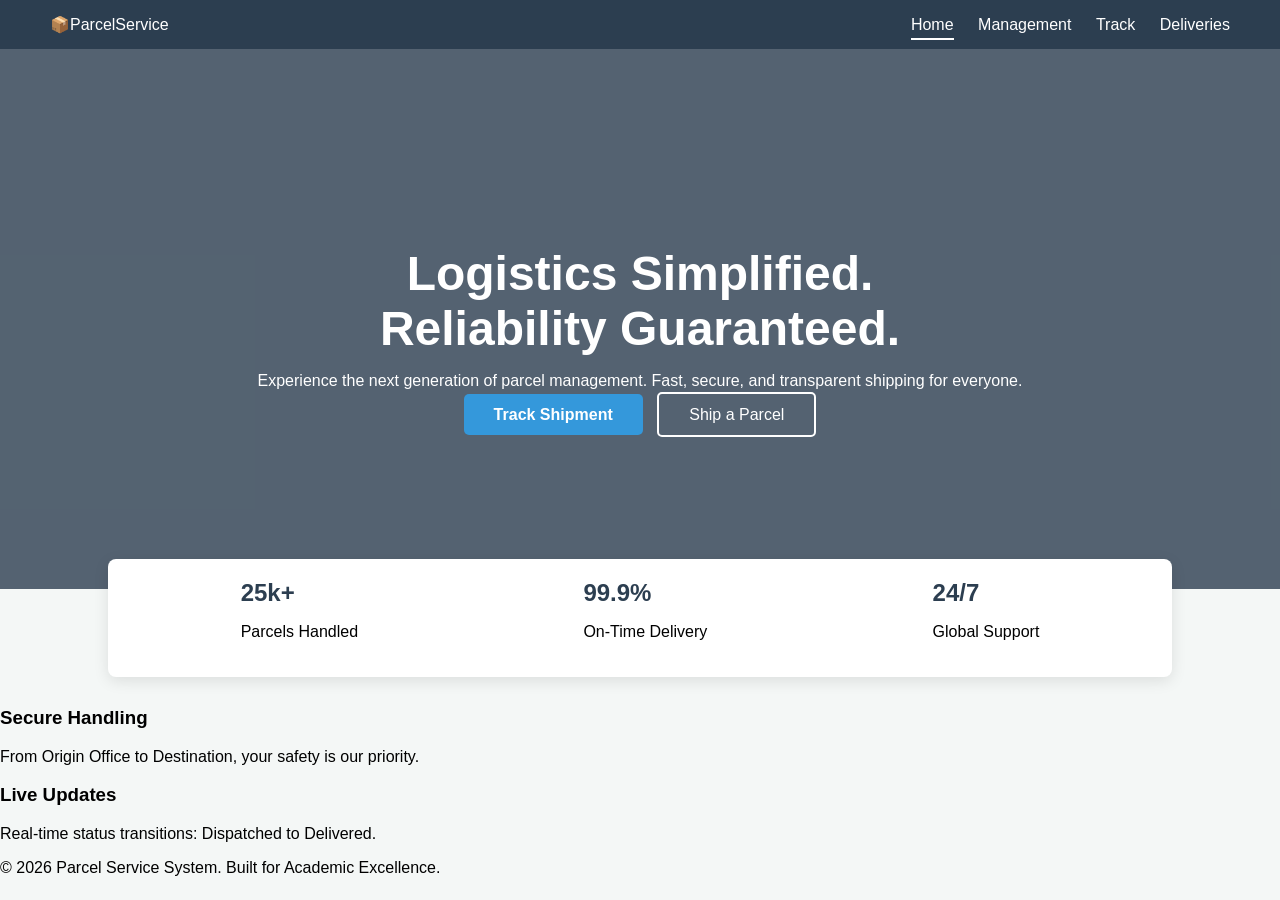
==== Frontend/templates/index.html @ f6497e54 "Update index.html" ====
<!DOCTYPE html>
<html lang="en">
<head>
    <meta charset="UTF-8">
    <meta name="viewport" content="width=device-width, initial-scale=1.0">
    <title>Parcel Service | Global Logistics</title>
    <link rel="stylesheet" href="../static/style.css">
</head>
<body>
    <nav class="navbar">
        <div class="nav-brand">📦Parcel<span>Service</span></div>
        <div class="nav-links">
            <a href="index.html" class="active">Home</a>
            <a href="management.html">Management</a> 
            <a href="track.html">Track</a>
            <a href="deliveries.html">Deliveries</a>
        </div>
    </nav>

    <header class="hero">
        <div class="hero-overlay">
            <div class="hero-content">
                <h1>Logistics Simplified.<br>Reliability Guaranteed.</h1>
                <p>Experience the next generation of parcel management. Fast, secure, and transparent shipping for everyone.</p>
                <div class="hero-actions">
                    <a href="track.html" class="btn-main">Track Shipment</a>
                    <a href="management.html" class="btn-outline">Ship a Parcel</a>
                </div>
            </div>
        </div>
    </header>

    <section class="stats-bar">
        <div class="stat-item"><strong>25k+</strong><p>Parcels Handled</p></div>
        <div class="stat-item"><strong>99.9%</strong><p>On-Time Delivery</p></div>
        <div class="stat-item"><strong>24/7</strong><p>Global Support</p></div>
    </section>

    <section class="features">
        <div class="feature-card">
            <h3>Secure Handling</h3>
            <p>From Origin Office to Destination, your safety is our priority.</p>
        </div>
        <div class="feature-card">
            <h3>Live Updates</h3>
            <p>Real-time status transitions: Dispatched to Delivered.</p>
        </div>
    </section>

    <footer>
        <p>&copy; 2026 Parcel Service System. Built for Academic Excellence.</p>
    </footer>
</body>
</html>
---- Frontend/static/style.css ----
:root {
    --primary-blue: #2c3e50;
    --bg-gray: #f4f7f6;
    --white: #ffffff;
    --success: #27ae60;
    --error: #c0392b;
}

body {
    font-family: Arial, sans-serif;
    background-color: var(--bg-gray);
    margin: 0; padding: 0;
}

/* Navbar */
.navbar {
    background-color: var(--primary-blue);
    color: white;
    display: flex;
    justify-content: space-between;
    padding: 15px 50px;
    align-items: center;
}
.nav-links a {
    color: white;
    text-decoration: none;
    margin-left: 20px;
    padding-bottom: 5px;
}
.nav-links a.active { border-bottom: 2px solid white; }

/* Layouts */
.container { max-width: 600px; margin: 40px auto; padding: 0 20px; }
.container-wide { max-width: 900px; margin: 40px auto; padding: 0 20px; }
.dashboard-container { 
    display: grid; 
    grid-template-columns: 1fr 1fr; 
    gap: 30px; 
    max-width: 1000px; 
    margin: 40px auto;
}

/* Cards */
.card, .table-card {
    background: var(--white);
    padding: 25px;
    border-radius: 8px;
    box-shadow: 0 2px 10px rgba(0,0,0,0.1);
}

/* Forms & Inputs */
input, select {
    width: 100%;
    padding: 10px;
    margin: 10px 0;
    border: 1px solid #ddd;
    border-radius: 4px;
    box-sizing: border-box; /* Crucial for padding */
}

.btn-primary {
    background-color: var(--primary-blue);
    color: white;
    border: none;
    padding: 12px 20px;
    cursor: pointer;
    width: 100%;
    border-radius: 4px;
    font-weight: bold;
}

/* Table */
table { width: 100%; border-collapse: collapse; margin-top: 20px; }
th, td { text-align: left; padding: 12px; border-bottom: 1px solid #eee; }
th { background-color: #f8f9fa; }

/* Utils */
.hidden { display: none; }
.full-width { grid-column: span 2; width: 100%; border: none; border-top: 1px solid #eee; }
.result-area { margin-top: 15px; font-weight: bold; }
/* --- Hero & Branding --- */
.hero {
    height: 60vh;
    background: url('https://images.unsplash.com/photo-1586528116311-ad8dd3c8310d?auto=format&fit=crop&w=1350&q=80');
    background-size: cover;
    background-position: center;
    position: relative;
}

.hero-overlay {
    background: rgba(44, 62, 80, 0.8); /* Primary Blue Tint */
    height: 100%;
    display: flex;
    align-items: center;
    justify-content: center;
    text-align: center;
    color: white;
}

.hero-content h1 { font-size: 3rem; margin-bottom: 15px; }

.btn-main {
    background: #3498db;
    color: white;
    padding: 12px 30px;
    text-decoration: none;
    border-radius: 5px;
    font-weight: bold;
}

.btn-outline {
    border: 2px solid white;
    color: white;
    padding: 12px 30px;
    text-decoration: none;
    border-radius: 5px;
    margin-left: 10px;
}

/* --- Stats Bar --- */
.stats-bar {
    display: flex;
    justify-content: space-around;
    background: white;
    padding: 20px;
    width: 80%;
    margin: -30px auto 30px;
    box-shadow: 0 4px 15px rgba(0,0,0,0.1);
    border-radius: 8px;
    position: relative;
}

.stat-item strong { color: #2c3e50; font-size: 1.5rem; display: block; }

/* --- General Layout --- */
.dashboard-container {
    display: grid;
    grid-template-columns: 1fr 1fr;
    gap: 20px;
    max-width: 1000px;
    margin: 40px auto;
    padding: 0 20px;
}
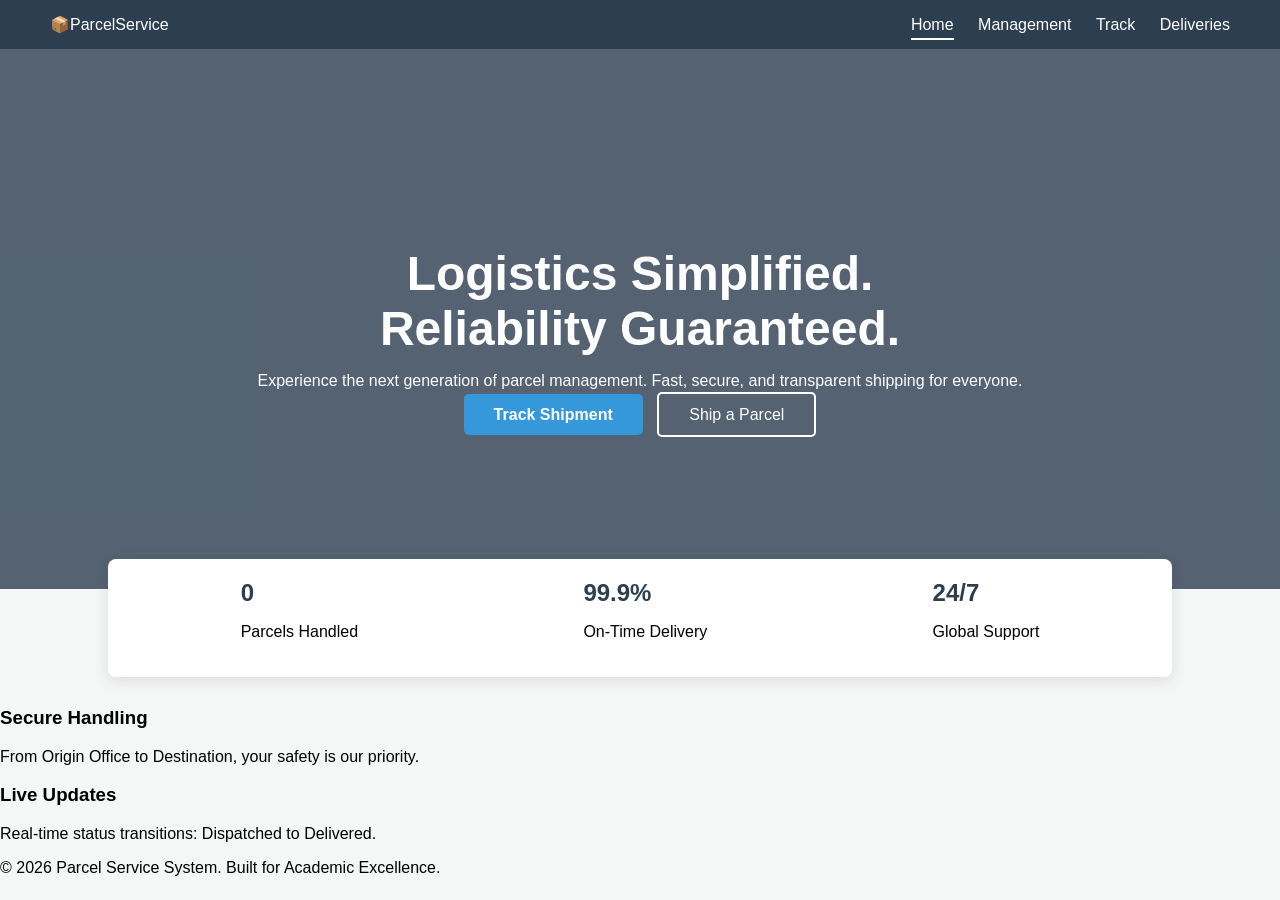
==== commit 68daee3a: "Update index.html" ====
--- a/Frontend/templates/index.html
+++ b/Frontend/templates/index.html
@@ -31,7 +31,7 @@
     </header>
 
     <section class="stats-bar">
-        <div class="stat-item"><strong>25k+</strong><p>Parcels Handled</p></div>
+        <div class="stat-item"><strong>0</strong><p>Parcels Handled</p></div>
         <div class="stat-item"><strong>99.9%</strong><p>On-Time Delivery</p></div>
         <div class="stat-item"><strong>24/7</strong><p>Global Support</p></div>
     </section>
